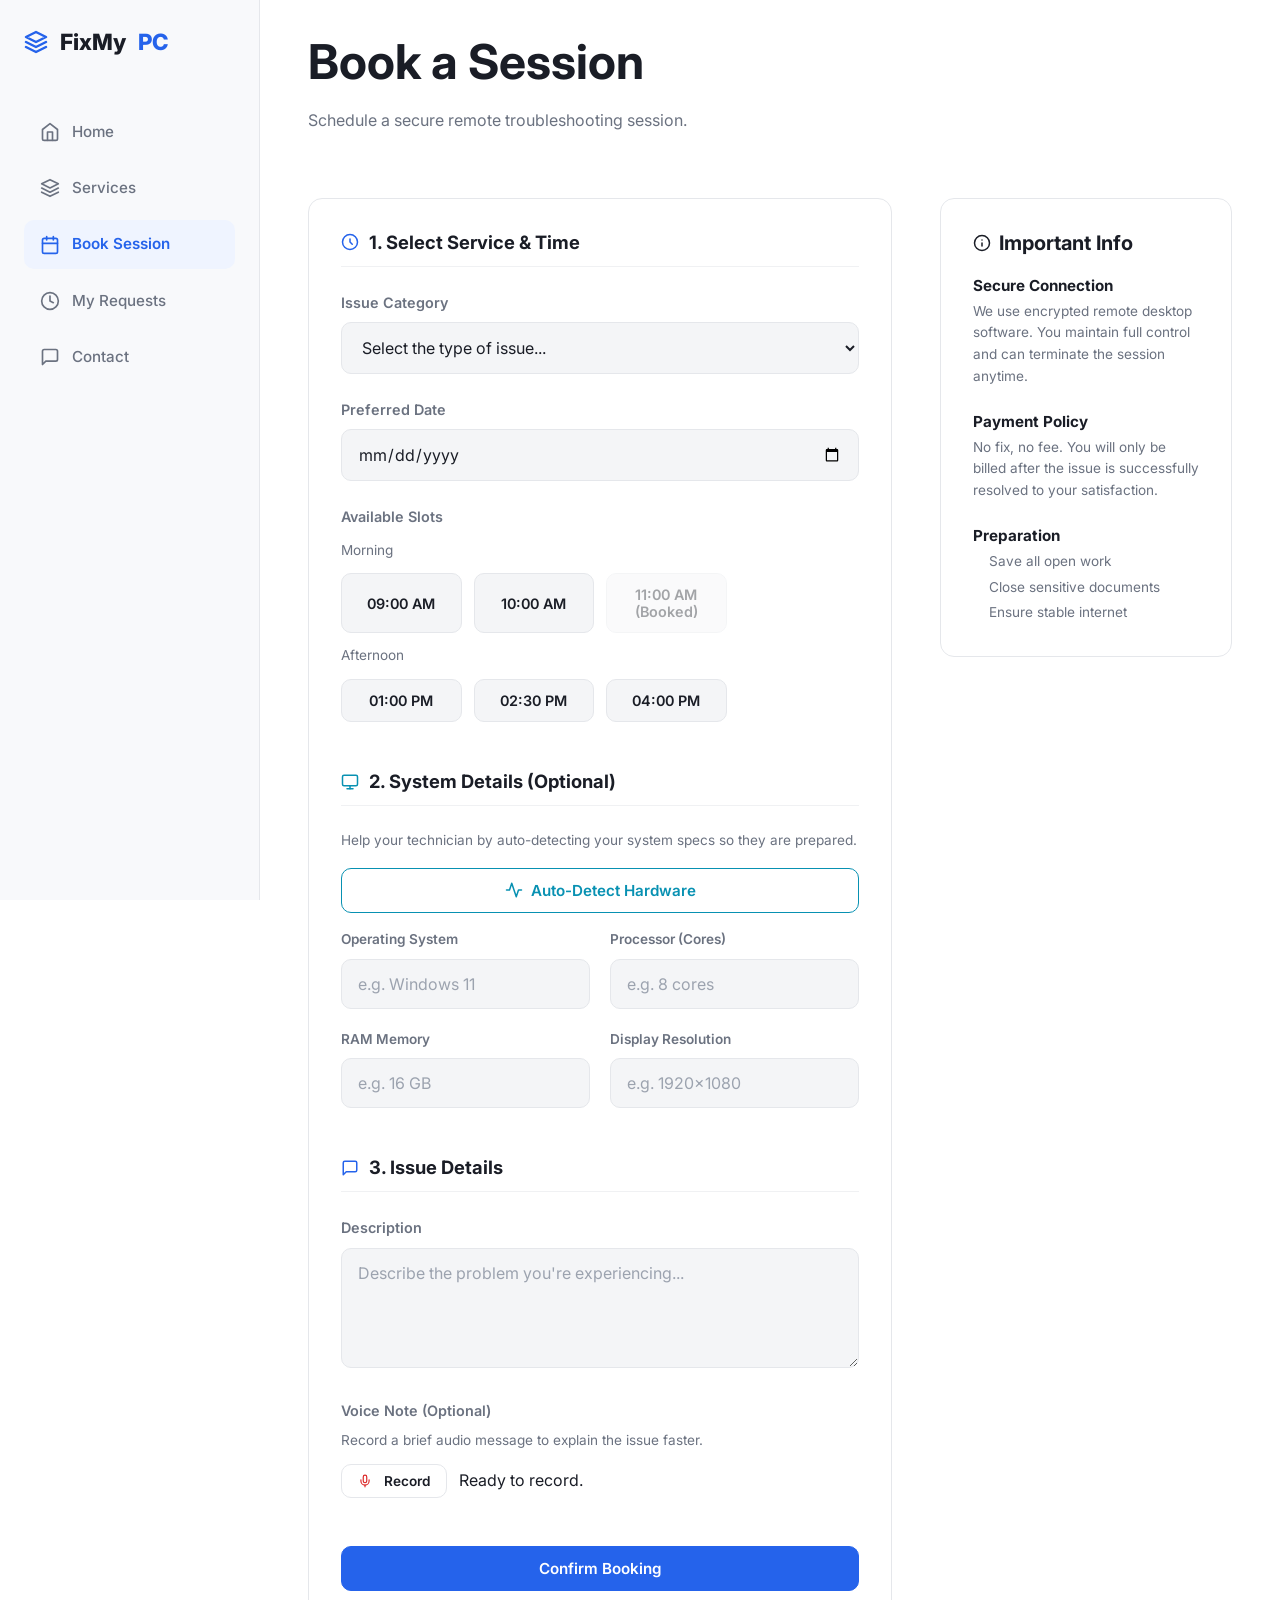
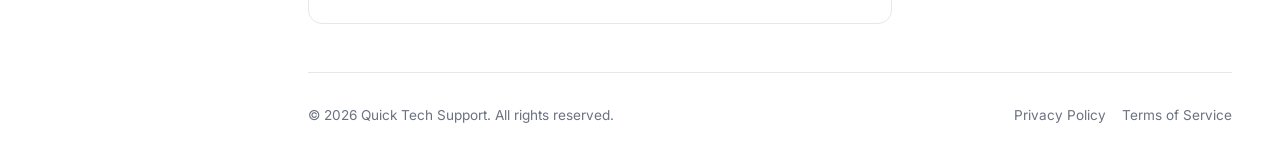
==== booking.html @ c55d923c "feat: implement initial 'FixMyPC' remote tech support web application with core frontend files and d" ====
<!DOCTYPE html>
<html lang="en">
<head>
  <meta charset="UTF-8">
  <meta name="viewport" content="width=device-width, initial-scale=1.0">
  <title>Book a Session | FixMyPC Remote Support</title>
  <meta name="description" content="Schedule a remote tech support session. Select a time slot, describe your issue, and securely connect with a technician.">
  
  <!-- Google Fonts: Inter -->
  <link rel="preconnect" href="https://fonts.googleapis.com">
  <link rel="preconnect" href="https://fonts.gstatic.com" crossorigin>
  <link href="https://fonts.googleapis.com/css2?family=Inter:wght@400;500;600;700;800&display=swap" rel="stylesheet">
  
  <!-- CSS Styles -->
  <link rel="stylesheet" href="css/variables.css">
  <link rel="stylesheet" href="css/base.css">
  <link rel="stylesheet" href="css/layout.css">
  <link rel="stylesheet" href="css/components.css">
  <link rel="stylesheet" href="css/utilities.css">
</head>
<body>

  <!-- Sidebar Navigation -->
  <aside class="sidebar">
    <div class="sidebar-logo">
      <svg width="24" height="24" viewBox="0 0 24 24" fill="none" stroke="var(--color-primary)" stroke-width="2.5" stroke-linecap="round" stroke-linejoin="round">
        <path d="M12 2L2 7l10 5 10-5-10-5zM2 17l10 5 10-5M2 12l10 5 10-5"/>
      </svg>
      FixMy<span>PC</span>
    </div>
    
    <nav class="nav-menu">
      <a href="index.html" class="nav-item">
        <svg width="20" height="20" viewBox="0 0 24 24" fill="none" stroke="currentColor" stroke-width="2" stroke-linecap="round" stroke-linejoin="round"><path d="M3 9l9-7 9 7v11a2 2 0 0 1-2 2H5a2 2 0 0 1-2-2z"></path><polyline points="9 22 9 12 15 12 15 22"></polyline></svg>
        Home
      </a>
      <a href="services.html" class="nav-item">
        <svg width="20" height="20" viewBox="0 0 24 24" fill="none" stroke="currentColor" stroke-width="2" stroke-linecap="round" stroke-linejoin="round"><polygon points="12 2 2 7 12 12 22 7 12 2"></polygon><polyline points="2 17 12 22 22 17"></polyline><polyline points="2 12 12 17 22 12"></polyline></svg>
        Services
      </a>
      <a href="booking.html" class="nav-item active">
        <svg width="20" height="20" viewBox="0 0 24 24" fill="none" stroke="currentColor" stroke-width="2" stroke-linecap="round" stroke-linejoin="round"><rect x="3" y="4" width="18" height="18" rx="2" ry="2"></rect><line x1="16" y1="2" x2="16" y2="6"></line><line x1="8" y1="2" x2="8" y2="6"></line><line x1="3" y1="10" x2="21" y2="10"></line></svg>
        Book Session
      </a>
      <a href="queue.html" class="nav-item">
        <svg width="20" height="20" viewBox="0 0 24 24" fill="none" stroke="currentColor" stroke-width="2" stroke-linecap="round" stroke-linejoin="round"><circle cx="12" cy="12" r="10"></circle><polyline points="12 6 12 12 16 14"></polyline></svg>
        My Requests
      </a>
      <a href="contact.html" class="nav-item">
        <svg width="20" height="20" viewBox="0 0 24 24" fill="none" stroke="currentColor" stroke-width="2" stroke-linecap="round" stroke-linejoin="round"><path d="M21 15a2 2 0 0 1-2 2H7l-4 4V5a2 2 0 0 1 2-2h14a2 2 0 0 1 2 2z"></path></svg>
        Contact
      </a>
    </nav>
  </aside>

  <!-- Main Content -->
  <main class="main-content">
    
    <!-- Mobile Header -->
    <header class="page-header">
      <div class="header-title">
        <h1>Book a Session</h1>
        <p>Schedule a secure remote troubleshooting session.</p>
      </div>
      <div class="header-actions">
        <button class="mobile-nav-toggle" aria-label="Toggle Navigation">
          <svg width="24" height="24" viewBox="0 0 24 24" fill="none" stroke="currentColor" stroke-width="2" stroke-linecap="round" stroke-linejoin="round"><line x1="3" y1="12" x2="21" y2="12"></line><line x1="3" y1="6" x2="21" y2="6"></line><line x1="3" y1="18" x2="21" y2="18"></line></svg>
        </button>
      </div>
    </header>

    <div class="booking-layout mb-48">
      
      <!-- Booking Form -->
      <div class="form-panel">
        <form id="bookingForm">
          
          <h3 class="section-title">
            <svg width="18" height="18" viewBox="0 0 24 24" fill="none" stroke="var(--color-primary)" stroke-width="2" stroke-linecap="round" stroke-linejoin="round"><circle cx="12" cy="12" r="10"></circle><path d="M12 8v4l3 3"></path></svg>
            1. Select Service & Time
          </h3>
          
          <div class="form-group mt-24">
            <label class="form-label" for="issueCategory">Issue Category</label>
            <select id="issueCategory" class="form-control" required>
              <option value="" disabled selected>Select the type of issue...</option>
              <option value="software">Software Optimization or Errors</option>
              <option value="hardware">Hardware Diagnostics</option>
              <option value="network">Network & Wi-Fi Setup</option>
              <option value="virus">Virus & Malware Removal</option>
              <option value="other">Other / Unsure</option>
            </select>
          </div>

          <div class="form-group">
            <label class="form-label" for="bookingDate">Preferred Date</label>
            <input type="date" id="bookingDate" class="form-control" required>
          </div>

          <div class="form-group">
            <label class="form-label">Available Slots</label>
            <input type="hidden" id="selectedTime" required>
            
            <p class="text-sm text-muted mt-12 mb-4">Morning</p>
            <div class="slot-grid">
              <button type="button" class="time-slot" data-time="09:00 AM">09:00 AM</button>
              <button type="button" class="time-slot" data-time="10:00 AM">10:00 AM</button>
              <button type="button" class="time-slot disabled" disabled>11:00 AM (Booked)</button>
            </div>
            
            <p class="text-sm text-muted mt-12 mb-4">Afternoon</p>
            <div class="slot-grid">
              <button type="button" class="time-slot" data-time="01:00 PM">01:00 PM</button>
              <button type="button" class="time-slot" data-time="02:30 PM">02:30 PM</button>
              <button type="button" class="time-slot" data-time="04:00 PM">04:00 PM</button>
            </div>
          </div>

          <h3 class="section-title mt-48">
            <svg width="18" height="18" viewBox="0 0 24 24" fill="none" stroke="var(--color-secondary)" stroke-width="2" stroke-linecap="round" stroke-linejoin="round"><rect x="2" y="3" width="20" height="14" rx="2" ry="2"></rect><line x1="8" y1="21" x2="16" y2="21"></line><line x1="12" y1="17" x2="12" y2="21"></line></svg>
            2. System Details (Optional)
          </h3>
          <p class="text-sm mb-16">Help your technician by auto-detecting your system specs so they are prepared.</p>
          
          <button type="button" id="autoDetectBtn" class="btn btn-outline mb-16 btn-detect w-full">
            <svg width="18" height="18" viewBox="0 0 24 24" fill="none" stroke="currentColor" stroke-width="2" stroke-linecap="round" stroke-linejoin="round"><polyline points="22 12 18 12 15 21 9 3 6 12 2 12"></polyline></svg>
            Auto-Detect Hardware
          </button>
          
          <div class="hw-grid mb-24">
            <div>
              <label class="form-label text-sm">Operating System</label>
              <input type="text" id="sysOs" class="form-control" placeholder="e.g. Windows 11" readonly>
            </div>
            <div>
              <label class="form-label text-sm">Processor (Cores)</label>
              <input type="text" id="sysCpu" class="form-control" placeholder="e.g. 8 cores" readonly>
            </div>
            <div>
              <label class="form-label text-sm">RAM Memory</label>
              <input type="text" id="sysRam" class="form-control" placeholder="e.g. 16 GB" readonly>
            </div>
            <div>
              <label class="form-label text-sm">Display Resolution</label>
              <input type="text" id="sysDisplay" class="form-control" placeholder="e.g. 1920x1080" readonly>
            </div>
          </div>

          <h3 class="section-title mt-48">
            <svg width="18" height="18" viewBox="0 0 24 24" fill="none" stroke="var(--color-primary)" stroke-width="2" stroke-linecap="round" stroke-linejoin="round"><path d="M21 15a2 2 0 0 1-2 2H7l-4 4V5a2 2 0 0 1 2-2h14a2 2 0 0 1 2 2z"></path></svg>
            3. Issue Details
          </h3>
          
          <div class="form-group mt-24">
            <label class="form-label" for="issueDesc">Description</label>
            <textarea id="issueDesc" class="form-control" placeholder="Describe the problem you're experiencing..." required></textarea>
          </div>

          <div class="form-group">
            <label class="form-label">Voice Note (Optional)</label>
            <p class="text-sm text-muted mb-8">Record a brief audio message to explain the issue faster.</p>
            
            <div class="audio-controls">
              <button type="button" id="recordBtn" class="btn btn-outline btn-sm">
                <svg width="14" height="14" viewBox="0 0 24 24" fill="none" stroke="var(--color-status-red)" stroke-width="2" stroke-linecap="round" stroke-linejoin="round" class="btn-icon-svg"><path d="M12 2a3 3 0 0 0-3 3v7a3 3 0 0 0 6 0V5a3 3 0 0 0-3-3Z"></path><path d="M19 10v2a7 7 0 0 1-14 0v-2"></path><line x1="12" y1="19" x2="12" y2="22"></line></svg>
                Record
              </button>
              
              <button type="button" id="stopBtn" class="btn btn-outline btn-sm btn-stop hidden-override">
                <svg width="14" height="14" viewBox="0 0 24 24" fill="var(--color-status-red)" stroke="var(--color-status-red)" stroke-width="2" stroke-linecap="round" stroke-linejoin="round" class="btn-icon-svg"><rect x="6" y="6" width="12" height="12"></rect></svg>
                Stop
              </button>
              
              <button type="button" id="playBtn" class="btn btn-outline btn-sm hidden-override">
                <svg width="14" height="14" viewBox="0 0 24 24" fill="none" stroke="var(--color-status-green)" stroke-width="2" stroke-linecap="round" stroke-linejoin="round" class="btn-icon-svg"><polygon points="5 3 19 12 5 21 5 3"></polygon></svg>
                Play
              </button>
              
              <button type="button" id="deleteBtn" class="btn btn-icon btn-del hidden-override" title="Delete Audio">
                <svg width="16" height="16" viewBox="0 0 24 24" fill="none" stroke="currentColor" stroke-width="2" stroke-linecap="round" stroke-linejoin="round"><polyline points="3 6 5 6 21 6"></polyline><path d="M19 6v14a2 2 0 0 1-2 2H7a2 2 0 0 1-2-2V6m3 0V4a2 2 0 0 1 2-2h4a2 2 0 0 1 2 2v2"></path></svg>
              </button>
              
              <span id="audioStatus" class="audio-status">Ready to record.</span>
            </div>
          </div>

          <button type="submit" class="btn btn-primary w-full mt-24">Confirm Booking</button>
          
        </form>
      </div>

      <!-- Side Info -->
      <div class="info-panel">
        <h4 class="sidebar-heading">
          <svg width="18" height="18" viewBox="0 0 24 24" fill="none" stroke="currentColor" stroke-width="2" stroke-linecap="round" stroke-linejoin="round"><circle cx="12" cy="12" r="10"></circle><line x1="12" y1="16" x2="12" y2="12"></line><line x1="12" y1="8" x2="12.01" y2="8"></line></svg>
          Important Info
        </h4>
        
        <div class="mb-24">
          <h5 class="policy-heading">Secure Connection</h5>
          <p class="policy-text">We use encrypted remote desktop software. You maintain full control and can terminate the session anytime.</p>
        </div>
        
        <div class="mb-24">
          <h5 class="policy-heading">Payment Policy</h5>
          <p class="policy-text">No fix, no fee. You will only be billed after the issue is successfully resolved to your satisfaction.</p>
        </div>
        
        <div>
          <h5 class="policy-heading">Preparation</h5>
          <ul class="policy-list">
            <li class="mb-4">Save all open work</li>
            <li class="mb-4">Close sensitive documents</li>
            <li>Ensure stable internet</li>
          </ul>
        </div>
      </div>
      
    </div>

    <!-- Footer -->
    <footer class="main-footer">
      <div>&copy; 2026 Quick Tech Support. All rights reserved.</div>
      <div class="footer-links">
        <a href="#">Privacy Policy</a>
        <a href="#">Terms of Service</a>
      </div>
    </footer>

  </main>

  <!-- Success Modal -->
  <div class="modal-overlay" id="successModal">
    <div class="modal-content text-center">
      <div class="success-icon">
        <svg width="32" height="32" viewBox="0 0 24 24" fill="none" stroke="currentColor" stroke-width="3" stroke-linecap="round" stroke-linejoin="round"><polyline points="20 6 9 17 4 12"></polyline></svg>
      </div>
      <h2 class="mb-8">Booking Confirmed!</h2>
      <p class="mb-24">Your remote tech support session has been scheduled successfully.</p>
      
      <div class="ticket-box">
        <span class="ticket-label">Ticket ID</span>
        <strong class="ticket-val" id="ticketIdDisplay">TKT-XXXX</strong>
      </div>
      
      <button id="closeModal" class="btn btn-primary w-full">Track Queue Status</button>
    </div>
  </div>

  <script src="js/main.js"></script>
  <script src="js/booking.js"></script>
</body>
</html>
---- css/variables.css ----
/* ===== DESIGN SYSTEM VARIABLES ===== */

:root {
  /* ---- Colors ---- */
  --color-bg-base: #ffffff;
  --color-bg-sidebar: #f8f9fb;
  --color-bg-card: #ffffff;
  --color-bg-input: #f4f5f7;

  --color-text-main: #1a1d26;
  --color-text-muted: #6b7280;

  --color-primary: #2563eb;
  --color-primary-light: #eff4ff;
  --color-primary-dark: #1d4ed8;

  --color-secondary: #0891b2;

  /* Status Colors */
  --color-status-green: #16a34a;
  --color-status-green-bg: #f0fdf4;
  --color-status-yellow: #ca8a04;
  --color-status-yellow-bg: #fefce8;
  --color-status-red: #dc2626;
  --color-status-red-bg: #fef2f2;

  /* Borders */
  --color-border: #e5e7eb;
  --color-border-light: #f0f1f3;

  /* ---- Spacing ---- */
  --space-4: 0.25rem;
  --space-8: 0.5rem;
  --space-12: 0.75rem;
  --space-16: 1rem;
  --space-24: 1.5rem;
  --space-32: 2rem;
  --space-48: 3rem;
  --space-64: 4rem;

  /* ---- Border Radius ---- */
  --radius-sm: 6px;
  --radius-md: 10px;
  --radius-lg: 14px;
  --radius-xl: 20px;
  --radius-full: 9999px;

  /* ---- Shadows ---- */
  --shadow-sm: 0 1px 2px rgba(0, 0, 0, 0.05);
  --shadow-md: 0 4px 12px rgba(0, 0, 0, 0.08);
  --shadow-lg: 0 10px 30px rgba(0, 0, 0, 0.1);

  /* ---- Transitions ---- */
  --transition-fast: 0.15s ease;
  --transition-normal: 0.25s ease;

  /* ---- Layout ---- */
  --sidebar-width: 260px;
}
---- css/base.css ----
/* ===== RESET & BASE STYLES ===== */

/* Remove default margins, paddings, and use border-box sizing */
* {
  margin: 0;
  padding: 0;
  box-sizing: border-box;
}

/* Main body layout: sidebar on the left, content on the right */
body {
  font-family:
    "Inter",
    -apple-system,
    BlinkMacSystemFont,
    "Segoe UI",
    Roboto,
    sans-serif;
  background-color: var(--color-bg-base);
  color: var(--color-text-main);
  line-height: 1.6;
  overflow-x: hidden;
  display: flex;
  min-height: 100vh;
}

/* Remove underlines from links */
a {
  text-decoration: none;
  color: inherit;
  transition: color var(--transition-fast);
}

/* Remove bullet points from lists */
ul {
  list-style: none;
}

/* Reset buttons to look plain by default */
button {
  font-family: inherit;
  cursor: pointer;
  border: none;
  background: none;
  outline: none;
}

/* Make images responsive */
img {
  max-width: 100%;
  height: auto;
  display: block;
}

/* ===== TYPOGRAPHY ===== */

h1, h2, h3, h4, h5, h6 {
  font-weight: 700;
  line-height: 1.25;
  margin-bottom: var(--space-16);
  color: var(--color-text-main);
}

h1 {
  font-size: clamp(2rem, 5vw, 3rem);
}

h2 {
  font-size: clamp(1.5rem, 4vw, 2.25rem);
}

h3 {
  font-size: 1.5rem;
}

h4 {
  font-size: 1.25rem;
}

/* Paragraphs are slightly muted for readability */
p {
  margin-bottom: var(--space-16);
  color: var(--color-text-muted);
}
---- css/layout.css ----
/* ===== LAYOUT: SIDEBAR & MAIN CONTENT ===== */

/* ---- Sidebar (Left Navigation) ---- */
.sidebar {
  width: var(--sidebar-width);
  background-color: var(--color-bg-sidebar);
  height: 100vh;
  position: fixed;
  top: 0;
  left: 0;
  display: flex;
  flex-direction: column;
  padding: var(--space-24);
  z-index: 50;
  transition: transform var(--transition-normal);
  border-right: 1px solid var(--color-border);
}

/* Logo in the sidebar */
.sidebar-logo {
  font-size: 1.4rem;
  font-weight: 800;
  color: var(--color-text-main);
  display: flex;
  align-items: center;
  gap: var(--space-12);
  margin-bottom: var(--space-48);
}

.sidebar-logo span {
  color: var(--color-primary);
}

/* Navigation link list */
.nav-menu {
  display: flex;
  flex-direction: column;
  gap: var(--space-8);
  flex: 1;
}

/* Each navigation link */
.nav-item {
  display: flex;
  align-items: center;
  gap: var(--space-12);
  padding: var(--space-12) var(--space-16);
  border-radius: var(--radius-md);
  color: var(--color-text-muted);
  font-weight: 500;
  font-size: 0.95rem;
  transition: all var(--transition-fast);
}

/* Hover: darken text and add a light background */
.nav-item:hover {
  color: var(--color-text-main);
  background-color: var(--color-border-light);
}

/* Active page: blue background tint and blue text */
.nav-item.active {
  color: var(--color-primary);
  background-color: var(--color-primary-light);
  font-weight: 600;
}

/* ---- Main Content Area ---- */
.main-content {
  flex: 1;
  margin-left: var(--sidebar-width);
  padding: var(--space-32) var(--space-48);
  min-height: 100vh;
  display: flex;
  flex-direction: column;
  background-color: var(--color-bg-base);
}

/* Page header row (title + mobile menu button) */
.page-header {
  margin-bottom: var(--space-48);
  display: flex;
  justify-content: space-between;
  align-items: center;
}

.header-actions {
  display: flex;
  align-items: center;
  gap: var(--space-16);
}

/* Hamburger button — hidden on desktop, shown on mobile */
.mobile-nav-toggle {
  display: none;
  font-size: 1.5rem;
  color: var(--color-text-main);
  padding: var(--space-12);
  border-radius: var(--radius-sm);
}

/* ---- Footer ---- */
.main-footer {
  margin-top: auto;
  padding-top: var(--space-32);
  display: flex;
  justify-content: space-between;
  align-items: center;
  flex-wrap: wrap;
  gap: 1rem;
  color: var(--color-text-muted);
  font-size: 0.85rem;
  border-top: 1px solid var(--color-border);
}

.footer-links {
  display: flex;
  gap: 1rem;
}

.footer-links a {
  color: var(--color-text-muted);
  transition: color var(--transition-fast);
}

.footer-links a:hover {
  color: var(--color-primary);
}

/* ===== RESPONSIVE (Mobile) ===== */
@media (max-width: 768px) {
  :root {
    --sidebar-width: 0px;
  }

  /* Sidebar slides off-screen on mobile */
  .sidebar {
    transform: translateX(-100%);
    width: 260px;
    box-shadow: var(--shadow-lg);
  }

  /* When the "open" class is added, slide it in */
  .sidebar.open {
    transform: translateX(0);
  }

  .main-content {
    margin-left: 0;
    padding: var(--space-24) var(--space-16);
  }

  .page-header {
    flex-direction: row-reverse;
  }

  /* Show the hamburger button on mobile */
  .mobile-nav-toggle {
    display: block;
  }
}
---- css/components.css ----
/* ===== COMPONENTS ===== */

/* ============================================
   BUTTONS
   ============================================ */

/* Base button style — used on all buttons */
.btn {
  display: inline-flex;
  align-items: center;
  justify-content: center;
  gap: var(--space-8);
  padding: var(--space-12) var(--space-24);
  border-radius: var(--radius-md);
  font-weight: 600;
  font-size: 0.95rem;
  color: var(--color-text-main);
  background-color: var(--color-bg-base);
  border: 1px solid var(--color-border);
  transition: all var(--transition-fast);
}

.btn:hover {
  border-color: var(--color-primary);
  color: var(--color-primary);
  background-color: var(--color-primary-light);
}

/* Primary button — solid blue */
.btn-primary {
  background-color: var(--color-primary);
  color: #ffffff;
  border-color: var(--color-primary);
}

.btn-primary:hover {
  background-color: var(--color-primary-dark);
  border-color: var(--color-primary-dark);
  color: #ffffff;
}

/* Outline button — just a border */
.btn-outline {
  background-color: transparent;
  border: 1px solid var(--color-border);
  color: var(--color-text-main);
}

.btn-outline:hover {
  border-color: var(--color-primary);
  color: var(--color-primary);
  background-color: var(--color-primary-light);
}

/* Small button */
.btn-sm {
  padding: 8px 16px;
  font-size: 0.85rem;
}

/* Icon-only button (square) */
.btn-icon {
  width: 40px;
  height: 40px;
  padding: 0;
  border-radius: var(--radius-md);
  display: flex;
  align-items: center;
  justify-content: center;
  color: var(--color-text-main);
  border: 1px solid var(--color-border);
}

.btn-icon:hover {
  border-color: var(--color-primary);
  color: var(--color-primary);
}

.btn-icon-svg {
  margin-right: 4px;
}

/* Special button colors */
.btn-detect {
  color: var(--color-secondary);
  border-color: var(--color-secondary);
}

.btn-detect:hover {
  background-color: #f0fdfa;
  color: var(--color-secondary);
  border-color: var(--color-secondary);
}

.btn-stop {
  color: var(--color-status-red);
}

.btn-del {
  width: 34px;
  height: 34px;
  color: var(--color-status-red);
  border-radius: 50%;
  border-color: var(--color-status-red);
}

.btn-del:hover {
  background-color: var(--color-status-red-bg);
  color: var(--color-status-red);
  border-color: var(--color-status-red);
}


/* ============================================
   FORMS
   ============================================ */

.form-group {
  margin-bottom: var(--space-24);
}

/* Label above each input */
.form-label {
  display: block;
  font-weight: 600;
  margin-bottom: var(--space-8);
  color: var(--color-text-muted);
  font-size: 0.9rem;
}

/* Text inputs, selects, and textareas */
.form-control {
  width: 100%;
  padding: 14px 16px;
  background-color: var(--color-bg-input);
  border: 1px solid var(--color-border);
  border-radius: var(--radius-md);
  color: var(--color-text-main);
  font-family: inherit;
  font-size: 1rem;
  transition: border-color var(--transition-fast);
}

/* Blue border when the input is focused */
.form-control:focus {
  outline: none;
  border-color: var(--color-primary);
  box-shadow: 0 0 0 3px rgba(37, 99, 235, 0.1);
}

.form-control::placeholder {
  color: #9ca3af;
}

textarea.form-control {
  resize: vertical;
  min-height: 120px;
}


/* ============================================
   HOME PAGE — Hero Section
   ============================================ */

.hero {
  padding: var(--space-48) 0 var(--space-32);
}

.hero-eyebrow {
  font-size: 0.85rem;
  font-weight: 700;
  text-transform: uppercase;
  letter-spacing: 1.5px;
  color: var(--color-primary);
  margin-bottom: var(--space-12);
}

.hero-heading {
  font-size: clamp(2rem, 4.5vw, 3.2rem);
  font-weight: 800;
  line-height: 1.15;
  letter-spacing: -0.03em;
  margin-bottom: var(--space-16);
  color: var(--color-text-main);
}

.hero-description {
  font-size: 1.1rem;
  line-height: 1.7;
  color: var(--color-text-muted);
  max-width: 560px;
  margin-bottom: var(--space-32);
}

.hero-actions {
  display: flex;
  gap: var(--space-12);
  flex-wrap: wrap;
}

.btn-lg {
  padding: 14px 28px;
  font-size: 1rem;
}

/* Stats row */
.hero-stats {
  display: flex;
  gap: var(--space-32);
  margin-top: var(--space-48);
  padding-top: var(--space-32);
  border-top: 1px solid var(--color-border);
  flex-wrap: wrap;
}

.stat-item {
  display: flex;
  flex-direction: column;
}

.stat-number {
  font-size: 1.6rem;
  font-weight: 800;
  color: var(--color-text-main);
  line-height: 1.2;
}

.stat-label {
  font-size: 0.8rem;
  color: var(--color-text-muted);
  font-weight: 500;
  margin-top: 2px;
}


/* ============================================
   HOME PAGE — Service Cards Grid
   ============================================ */

.section-header {
  max-width: 500px;
}

.section-heading {
  font-size: 1.5rem;
  font-weight: 800;
  margin-bottom: var(--space-8);
}

.home-services-grid {
  display: grid;
  grid-template-columns: repeat(3, 1fr);
  gap: var(--space-24);
}

@media (max-width: 1024px) { .home-services-grid { grid-template-columns: repeat(2, 1fr); } }
@media (max-width: 600px) { .home-services-grid { grid-template-columns: 1fr; } }

.home-service-card {
  display: flex;
  flex-direction: column;
  padding: var(--space-24);
  border-radius: var(--radius-lg);
  border: 1px solid var(--color-border);
  background-color: var(--color-bg-card);
  text-decoration: none;
  transition: all var(--transition-normal);
}

.home-service-card:hover {
  border-color: transparent;
  box-shadow: var(--shadow-lg);
  transform: translateY(-3px);
}

.home-service-icon {
  width: 44px;
  height: 44px;
  border-radius: var(--radius-md);
  display: flex;
  align-items: center;
  justify-content: center;
  margin-bottom: var(--space-16);
}

/* Icon color variations */
.icon-blue { background-color: #eff4ff; color: #2563eb; }
.icon-amber { background-color: #fffbeb; color: #d97706; }
.icon-red { background-color: #fef2f2; color: #dc2626; }
.icon-purple { background-color: #f5f3ff; color: #7c3aed; }
.icon-teal { background-color: #f0fdfa; color: #0d9488; }
.icon-indigo { background-color: #eef2ff; color: #4f46e5; }

.home-service-title {
  font-size: 1.05rem;
  font-weight: 700;
  margin-bottom: var(--space-8);
  color: var(--color-text-main);
}

.home-service-desc {
  font-size: 0.9rem;
  color: var(--color-text-muted);
  margin-bottom: var(--space-16);
  flex: 1;
  line-height: 1.5;
}

.home-service-link {
  font-size: 0.85rem;
  font-weight: 600;
  color: var(--color-primary);
  transition: color var(--transition-fast);
}

.home-service-card:hover .home-service-link {
  color: var(--color-primary-dark);
}


/* ============================================
   HOME PAGE — How It Works Steps
   ============================================ */

.steps-row {
  display: flex;
  align-items: flex-start;
  gap: var(--space-16);
}

@media (max-width: 768px) {
  .steps-row {
    flex-direction: column;
  }
  .step-divider {
    display: none;
  }
}

.step-card {
  flex: 1;
  padding: var(--space-24);
  border-radius: var(--radius-lg);
  background-color: var(--color-bg-sidebar);
  border: 1px solid var(--color-border-light);
}

.step-card h4 {
  font-size: 1rem;
  margin-bottom: var(--space-8);
}

.step-card p {
  font-size: 0.9rem;
  margin-bottom: 0;
  line-height: 1.5;
}

.step-number {
  width: 32px;
  height: 32px;
  border-radius: 50%;
  background-color: var(--color-primary);
  color: #ffffff;
  font-size: 0.85rem;
  font-weight: 700;
  display: flex;
  align-items: center;
  justify-content: center;
  margin-bottom: var(--space-16);
}

.step-divider {
  width: 40px;
  height: 2px;
  background-color: var(--color-border);
  margin-top: 40px;
  flex-shrink: 0;
}


/* ============================================
   SERVICE CARDS (Services Page)
   ============================================ */

.card-grid {
  display: grid;
  grid-template-columns: repeat(auto-fill, minmax(300px, 1fr));
  gap: var(--space-24);
}

@media (max-width: 1024px) {
  .card-grid { grid-template-columns: repeat(auto-fill, minmax(280px, 1fr)); }
}

.service-card {
  background-color: var(--color-bg-card);
  border-radius: var(--radius-lg);
  padding: var(--space-32);
  display: flex;
  flex-direction: column;
  height: 100%;
  border: 1px solid var(--color-border);
  transition: all var(--transition-normal);
}

.service-card:hover {
  transform: translateY(-4px);
  box-shadow: var(--shadow-lg);
  border-color: transparent;
}

/* Icon container in each service card */
.card-icon-wrap {
  width: 56px;
  height: 56px;
  border-radius: var(--radius-md);
  display: flex;
  align-items: center;
  justify-content: center;
  font-size: 1.8rem;
  margin-bottom: var(--space-24);
  background-color: var(--color-primary-light);
  color: var(--color-primary);
}

.service-card h3 {
  margin-bottom: var(--space-12);
  font-size: 1.2rem;
}

.service-card p {
  flex: 1;
  font-size: 0.95rem;
}

/* Tags/badges (e.g. "Windows", "macOS") */
.badge-container {
  display: flex;
  flex-wrap: wrap;
  gap: var(--space-8);
  margin-top: var(--space-16);
}

.badge {
  display: inline-flex;
  align-items: center;
  font-size: 0.75rem;
  font-weight: 600;
  padding: 4px 12px;
  border-radius: var(--radius-full);
  text-transform: uppercase;
  letter-spacing: 0.5px;
  background-color: var(--color-bg-input);
  color: var(--color-text-muted);
  border: 1px solid var(--color-border-light);
}

.badge-os {
  color: var(--color-text-main);
}

/* Filter pills (category filter buttons) */
.filter-container {
  display: flex;
  gap: 12px;
  margin-bottom: var(--space-48);
  overflow-x: auto;
  padding: 4px;
  scrollbar-width: none;
}

.filter-container::-webkit-scrollbar {
  display: none;
}

.filter-btn {
  padding: 8px 20px;
  border-radius: var(--radius-full);
  font-size: 0.9rem;
  font-weight: 500;
  color: var(--color-text-muted);
  background-color: var(--color-bg-input);
  border: 1px solid var(--color-border);
  transition: all var(--transition-fast);
  white-space: nowrap;
}

.filter-btn:hover {
  color: var(--color-text-main);
  border-color: var(--color-text-muted);
}

.filter-btn.active {
  background-color: var(--color-primary);
  color: #ffffff;
  border-color: var(--color-primary);
}

/* Price and book button row at the bottom of service cards */
.service-card-meta {
  display: flex;
  justify-content: space-between;
  align-items: flex-end;
  margin-top: var(--space-24);
  padding-top: var(--space-24);
  border-top: 1px solid var(--color-border-light);
}

.price-tag {
  font-size: 1.4rem;
  font-weight: 800;
  color: var(--color-text-main);
}

.price-tag span {
  font-size: 0.85rem;
  color: var(--color-text-muted);
  font-weight: 500;
}


/* ============================================
   CONTACT & PANELS
   ============================================ */

.contact-layout {
  display: grid;
  grid-template-columns: 1fr 2fr;
  gap: var(--space-48);
}

@media (max-width: 1024px) {
  .contact-layout { grid-template-columns: 1fr; }
}

.info-cards {
  display: flex;
  flex-direction: column;
  gap: var(--space-24);
}

/* Shared panel styles — cards, form panels, info panels */
.contact-card,
.form-panel,
.info-panel,
.lookup-card {
  background-color: var(--color-bg-card);
  border-radius: var(--radius-lg);
  padding: var(--space-32);
  border: 1px solid var(--color-border);
}

.contact-card {
  display: flex;
  align-items: flex-start;
  gap: 20px;
  transition: box-shadow var(--transition-normal);
}

.contact-card:hover {
  box-shadow: var(--shadow-md);
}

/* Icon circle in contact cards */
.contact-icon {
  width: 48px;
  height: 48px;
  border-radius: var(--radius-md);
  background-color: var(--color-primary-light);
  color: var(--color-primary);
  display: flex;
  align-items: center;
  justify-content: center;
  flex-shrink: 0;
}

.contact-card h4 {
  margin-bottom: 6px;
  font-size: 1.1rem;
}

.contact-card p,
.contact-card a {
  color: var(--color-text-muted);
  font-size: 0.95rem;
}

.contact-card a:hover {
  color: var(--color-primary);
}


/* ============================================
   BOOKING LAYOUT
   ============================================ */

.booking-layout {
  display: grid;
  grid-template-columns: 2fr 1fr;
  gap: var(--space-48);
  align-items: flex-start;
}

@media (max-width: 1024px) {
  .booking-layout { grid-template-columns: 1fr; }
}

.info-panel {
  position: sticky;
  top: 100px;
}

/* Time slot picker buttons */
.slot-grid {
  display: grid;
  grid-template-columns: repeat(auto-fill, minmax(110px, 1fr));
  gap: 12px;
  margin-top: 12px;
}

.time-slot {
  background-color: var(--color-bg-input);
  border-radius: var(--radius-md);
  padding: 12px 8px;
  text-align: center;
  font-size: 0.9rem;
  font-weight: 600;
  color: var(--color-text-main);
  border: 1px solid var(--color-border);
  transition: all var(--transition-fast);
}

.time-slot:hover {
  border-color: var(--color-primary);
  color: var(--color-primary);
  background-color: var(--color-primary-light);
}

/* Selected time slot — solid blue */
.time-slot.selected {
  background-color: var(--color-primary);
  color: #ffffff;
  border-color: var(--color-primary);
}

/* Disabled (already booked) time slot */
.time-slot.disabled {
  opacity: 0.4;
  pointer-events: none;
  background-color: var(--color-bg-input);
}

/* Section titles with an icon (e.g. "1. Select Service & Time") */
.section-title {
  font-size: 1.15rem;
  margin-bottom: var(--space-24);
  padding-bottom: 12px;
  display: flex;
  align-items: center;
  gap: 10px;
  color: var(--color-text-main);
  border-bottom: 1px solid var(--color-border-light);
}

/* Two-column grid for hardware fields */
.hw-grid {
  display: grid;
  grid-template-columns: 1fr 1fr;
  gap: 20px;
}

@media (max-width: 600px) {
  .hw-grid { grid-template-columns: 1fr; }
}

/* Audio recording controls */
.audio-controls {
  display: flex;
  align-items: center;
  gap: 12px;
  margin-top: 12px;
}


/* ============================================
   MODAL (Booking Confirmation Popup)
   ============================================ */

.modal-overlay {
  position: fixed;
  top: 0;
  left: 0;
  right: 0;
  bottom: 0;
  background-color: rgba(0, 0, 0, 0.4);
  backdrop-filter: blur(6px);
  display: flex;
  align-items: center;
  justify-content: center;
  z-index: 1000;
  opacity: 0;
  pointer-events: none;
  transition: opacity var(--transition-fast);
}

/* When modal is visible */
.modal-overlay.active {
  opacity: 1;
  pointer-events: auto;
}

.modal-content {
  background-color: var(--color-bg-card);
  border-radius: var(--radius-xl);
  padding: var(--space-48);
  width: 90%;
  max-width: 480px;
  transform: translateY(20px);
  transition: transform var(--transition-fast);
  box-shadow: var(--shadow-lg);
}

.modal-overlay.active .modal-content {
  transform: translateY(0);
}

/* Green checkmark circle */
.success-icon {
  width: 72px;
  height: 72px;
  border-radius: 50%;
  display: flex;
  align-items: center;
  justify-content: center;
  font-size: 32px;
  margin: 0 auto 28px;
  color: var(--color-status-green);
  background-color: var(--color-status-green-bg);
}

/* Ticket number box */
.ticket-box {
  border-radius: var(--radius-md);
  padding: 20px;
  margin-bottom: 28px;
  background-color: var(--color-bg-input);
  border: 1px solid var(--color-border);
  text-align: center;
}

.ticket-label {
  display: block;
  font-size: 0.85rem;
  color: var(--color-text-muted);
  margin-bottom: 6px;
}

.ticket-val {
  font-size: 1.5rem;
  letter-spacing: 2px;
  font-weight: 800;
  color: var(--color-text-main);
}


/* ============================================
   QUEUE STATUS (Queue Page)
   ============================================ */

.queue-container {
  max-width: 600px;
  margin: 0 auto;
}

/* Hidden by default, shown via JS */
.queue-display {
  display: none;
  background-color: var(--color-bg-card);
  border-radius: var(--radius-xl);
  padding: var(--space-48) var(--space-32);
  border: 1px solid var(--color-border);
}

/* Big circular ring showing queue position */
.status-ring {
  width: 200px;
  height: 200px;
  border-radius: 50%;
  margin: 0 auto 40px;
  display: flex;
  flex-direction: column;
  align-items: center;
  justify-content: center;
  transition: all 0.4s ease;
  border: 4px solid var(--color-status-yellow);
  background-color: var(--color-bg-input);
}

.status-ring span {
  font-size: 0.85rem;
  color: var(--color-text-muted);
  text-transform: uppercase;
  letter-spacing: 2px;
  font-weight: 600;
  margin-bottom: 4px;
}

.position-number {
  font-size: 4rem;
  font-weight: 800;
  line-height: 1;
  color: var(--color-text-main);
  font-variant-numeric: tabular-nums;
}

/* Wait time and status metrics */
.wait-metrics {
  display: grid;
  grid-template-columns: 1fr 1fr;
  gap: 20px;
  margin-bottom: 40px;
  border-radius: var(--radius-md);
  padding: 20px;
  background-color: var(--color-bg-input);
  border: 1px solid var(--color-border-light);
}

.metric-box {
  text-align: center;
}

.metric-label {
  font-size: 0.9rem;
  color: var(--color-text-muted);
  margin-bottom: 6px;
  font-weight: 600;
}

.metric-val {
  font-size: 1.3rem;
  font-weight: 700;
  color: var(--color-text-main);
}


/* ============================================
   TICKET LIST (Queue Page)
   ============================================ */

.ticket-list-empty {
  text-align: center;
  padding: var(--space-48) var(--space-24);
  color: var(--color-text-muted);
}

.ticket-list-empty p {
  margin-bottom: var(--space-16);
}

.ticket-list {
  display: flex;
  flex-direction: column;
  gap: var(--space-12);
}

.ticket-item {
  display: flex;
  align-items: center;
  justify-content: space-between;
  padding: var(--space-16) var(--space-24);
  border-radius: var(--radius-md);
  border: 1px solid var(--color-border);
  background-color: var(--color-bg-card);
  cursor: pointer;
  transition: all var(--transition-fast);
}

.ticket-item:hover {
  border-color: var(--color-primary);
  background-color: var(--color-primary-light);
}

.ticket-item-left {
  display: flex;
  flex-direction: column;
  gap: 2px;
}

.ticket-item-id {
  font-size: 1rem;
  font-weight: 700;
  color: var(--color-text-main);
  font-variant-numeric: tabular-nums;
}

.ticket-item-detail {
  font-size: 0.85rem;
  color: var(--color-text-muted);
}

.ticket-item-arrow {
  color: var(--color-text-muted);
  transition: color var(--transition-fast);
}

.ticket-item:hover .ticket-item-arrow {
  color: var(--color-primary);
}

/* Back button for queue view */
.back-link {
  display: inline-flex;
  align-items: center;
  gap: 6px;
  font-size: 0.9rem;
  font-weight: 600;
  color: var(--color-text-muted);
  margin-bottom: var(--space-24);
  cursor: pointer;
  transition: color var(--transition-fast);
  background: none;
  border: none;
  padding: 0;
}

.back-link:hover {
  color: var(--color-primary);
}

/* Session connected timer */
.session-timer {
  font-size: 2rem;
  font-weight: 800;
  font-variant-numeric: tabular-nums;
  color: var(--color-text-main);
}
---- css/utilities.css ----
/* ===== UTILITY CLASSES ===== */

/* ---- Page Headings ---- */
.page-title-section {
  margin-bottom: var(--space-24);
}

.page-main-heading {
  font-size: clamp(2rem, 5vw, 3rem);
  letter-spacing: -0.02em;
  margin-bottom: var(--space-8);
  font-weight: 800;
}

.page-sub-heading {
  font-size: 1.1rem;
  color: var(--color-text-muted);
}

/* ---- Text Helpers ---- */
.text-center { text-align: center; }
.text-sm { font-size: 0.85rem; }
.text-xs { font-size: 0.75rem; }
.text-muted { color: var(--color-text-muted); }
.text-primary { color: var(--color-primary); }
.text-secondary { color: var(--color-secondary); }
.font-500 { font-weight: 500; }

/* ---- Spacing: Margins ---- */
.mb-0 { margin-bottom: 0; }
.mb-4 { margin-bottom: 4px; }
.mb-8 { margin-bottom: var(--space-8); }
.mb-16 { margin-bottom: var(--space-16); }
.mb-24 { margin-bottom: var(--space-24); }
.mb-32 { margin-bottom: var(--space-32); }
.mb-48 { margin-bottom: var(--space-48); }
.mt-4 { margin-top: 4px; }
.mt-12 { margin-top: 12px; }
.mt-24 { margin-top: var(--space-24); }
.mt-48 { margin-top: var(--space-48); }

/* ---- Spacing: Padding ---- */
.p-16 { padding: var(--space-16); }

/* ---- Layout Helpers ---- */
.w-full { width: 100%; }
.flex { display: flex; }
.flex-1 { flex: 1; }
.justify-between { justify-content: space-between; }
.align-center { align-items: center; }
.gap-8 { gap: 8px; }
.gap-12 { gap: 12px; }
.gap-16 { gap: var(--space-16); }

/* ---- Visibility ---- */
.hidden-title { display: none; }
.hidden-override { display: none; }

/* ---- Specific Helpers ---- */
.chat-link {
  color: var(--color-primary);
  font-weight: 600;
  transition: color var(--transition-fast);
}

.chat-link:hover {
  color: var(--color-primary-dark);
}

.sidebar-heading {
  margin-bottom: 20px;
  display: flex;
  align-items: center;
  gap: 8px;
}

.policy-heading {
  margin-bottom: 6px;
  font-size: 0.95rem;
  color: var(--color-text-main);
}

.policy-text {
  font-size: 0.85rem;
  margin-bottom: 0;
}

.policy-list {
  font-size: 0.85rem;
  color: var(--color-text-muted);
  padding-left: 16px;
}

/* ---- Status Badges ---- */
.status {
  display: inline-flex;
  align-items: center;
  gap: 6px;
  padding: 4px 12px;
  border-radius: var(--radius-full);
  font-size: 0.85rem;
  font-weight: 600;
}

/* Colored dot before the status text */
.status::before {
  content: "";
  width: 8px;
  height: 8px;
  border-radius: 50%;
}

.status-green {
  color: var(--color-status-green);
  background-color: var(--color-status-green-bg);
}

.status-green::before {
  background-color: var(--color-status-green);
}

.status-yellow {
  color: var(--color-status-yellow);
  background-color: var(--color-status-yellow-bg);
}

.status-yellow::before {
  background-color: var(--color-status-yellow);
}

.status-red {
  color: var(--color-status-red);
  background-color: var(--color-status-red-bg);
}

.status-red::before {
  background-color: var(--color-status-red);
}

/* ---- Pulse Animation (used by queue connect button) ---- */
@keyframes pulse {
  0% { box-shadow: 0 0 0 0 rgba(22, 163, 74, 0.4); }
  70% { box-shadow: 0 0 0 12px rgba(22, 163, 74, 0); }
  100% { box-shadow: 0 0 0 0 rgba(22, 163, 74, 0); }
}
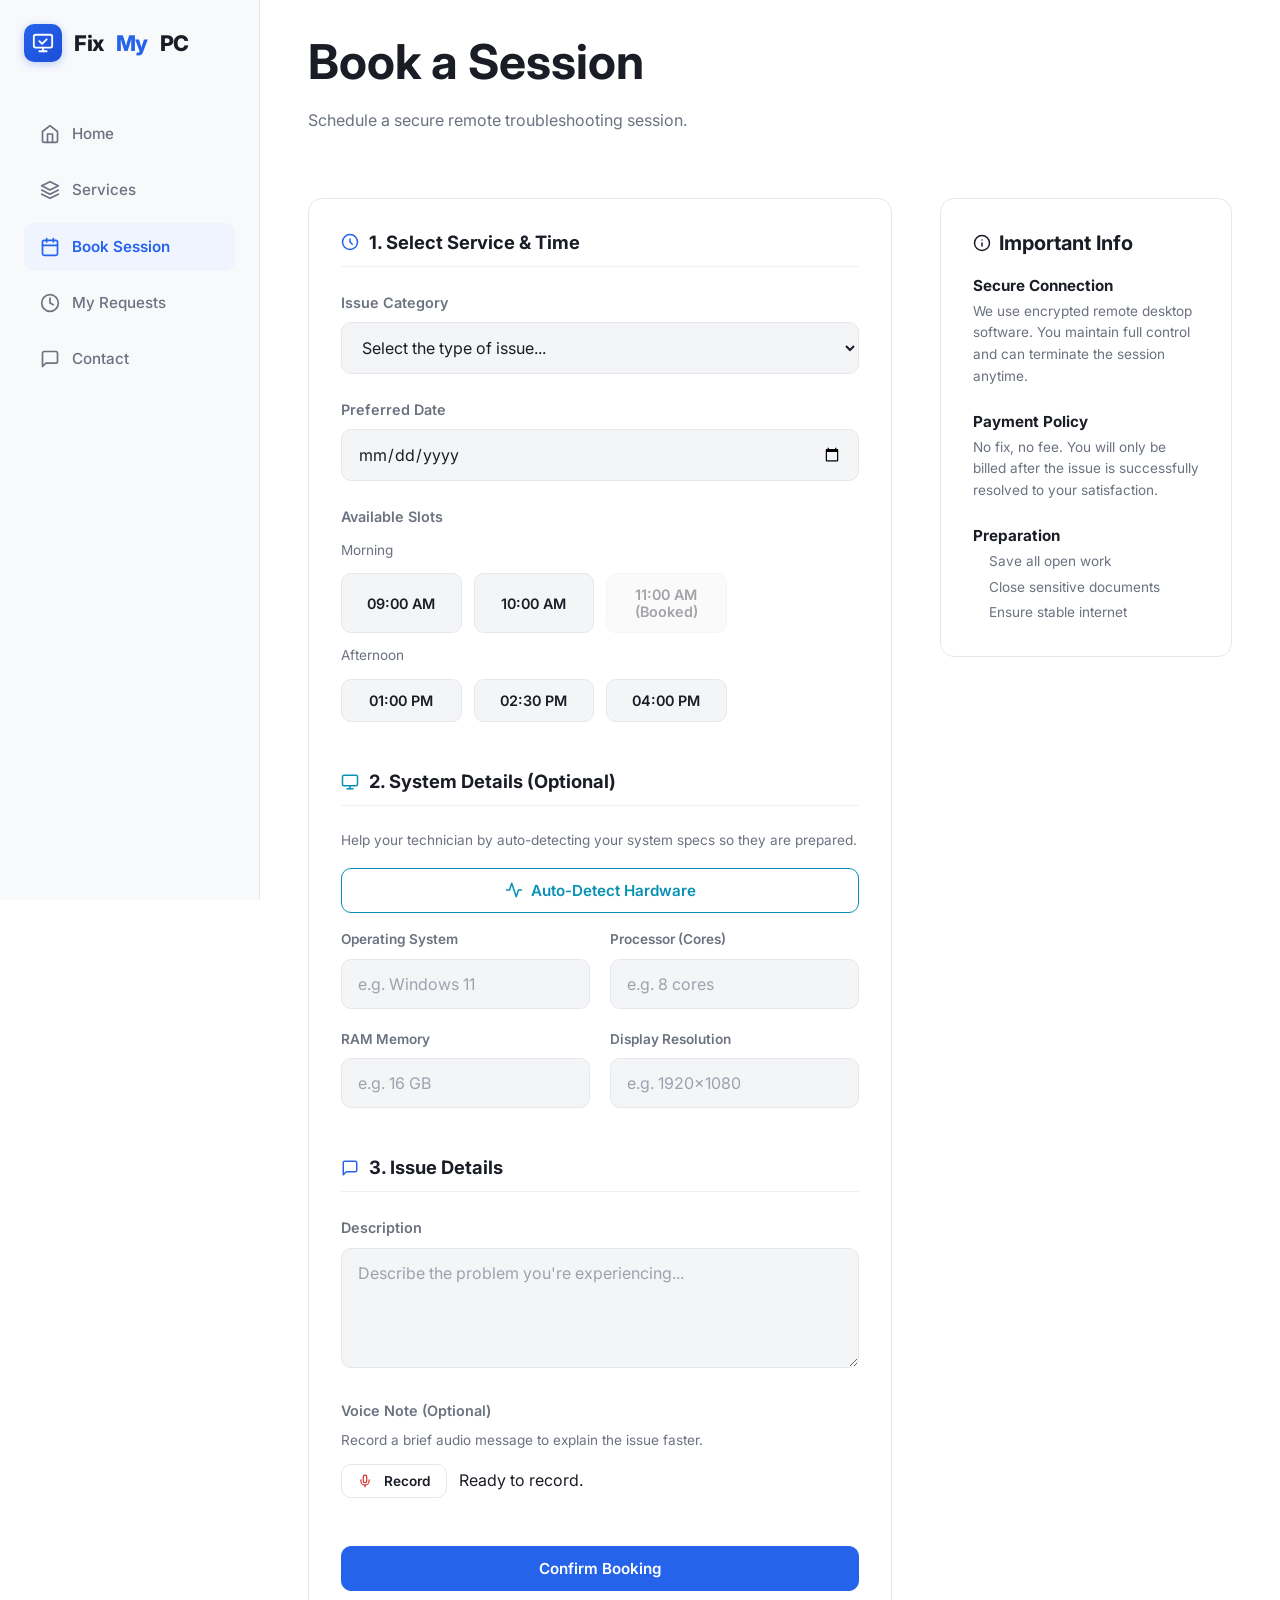
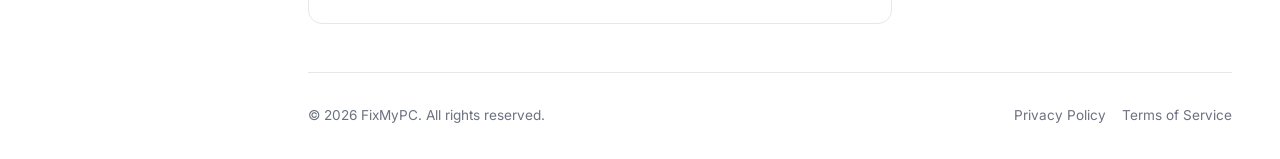
==== commit c2d1a3ff: "maut agayi lmao" ====
--- a/booking.html
+++ b/booking.html
@@ -3,7 +3,7 @@
 <head>
   <meta charset="UTF-8">
   <meta name="viewport" content="width=device-width, initial-scale=1.0">
-  <title>Book a Session | FixMyPC Remote Support</title>
+  <title>Book a Session | FixMyPC</title>
   <meta name="description" content="Schedule a remote tech support session. Select a time slot, describe your issue, and securely connect with a technician.">
   
   <!-- Google Fonts: Inter -->
@@ -23,10 +23,10 @@
   <!-- Sidebar Navigation -->
   <aside class="sidebar">
     <div class="sidebar-logo">
-      <svg width="24" height="24" viewBox="0 0 24 24" fill="none" stroke="var(--color-primary)" stroke-width="2.5" stroke-linecap="round" stroke-linejoin="round">
-        <path d="M12 2L2 7l10 5 10-5-10-5zM2 17l10 5 10-5M2 12l10 5 10-5"/>
-      </svg>
-      FixMy<span>PC</span>
+      <div class="logo-icon">
+        <svg width="22" height="22" viewBox="0 0 24 24" fill="none" stroke="#fff" stroke-width="2" stroke-linecap="round" stroke-linejoin="round"><rect x="2" y="3" width="20" height="14" rx="2" ry="2"></rect><line x1="8" y1="21" x2="16" y2="21"></line><line x1="12" y1="17" x2="12" y2="21"></line><path d="M8 10l3 3 5-5"/></svg>
+      </div>
+      Fix<span>My</span>PC
     </div>
     
     <nav class="nav-menu">
@@ -220,7 +220,7 @@
 
     <!-- Footer -->
     <footer class="main-footer">
-      <div>&copy; 2026 Quick Tech Support. All rights reserved.</div>
+      <div>&copy; 2026 FixMyPC. All rights reserved.</div>
       <div class="footer-links">
         <a href="#">Privacy Policy</a>
         <a href="#">Terms of Service</a>
--- a/css/layout.css
+++ b/css/layout.css
@@ -18,17 +18,30 @@
 
 /* Logo in the sidebar */
 .sidebar-logo {
-  font-size: 1.4rem;
+  font-size: 1.35rem;
   font-weight: 800;
   color: var(--color-text-main);
   display: flex;
   align-items: center;
   gap: var(--space-12);
   margin-bottom: var(--space-48);
+  letter-spacing: -0.02em;
 }
 
 .sidebar-logo span {
   color: var(--color-primary);
+}
+
+.logo-icon {
+  width: 38px;
+  height: 38px;
+  background: linear-gradient(135deg, var(--color-primary), var(--color-primary-dark));
+  border-radius: 10px;
+  display: flex;
+  align-items: center;
+  justify-content: center;
+  flex-shrink: 0;
+  box-shadow: 0 2px 8px rgba(37, 99, 235, 0.3);
 }
 
 /* Navigation link list */
--- a/css/components.css
+++ b/css/components.css
@@ -163,20 +163,48 @@
    ============================================ */
 
 .hero {
-  padding: var(--space-48) 0 var(--space-32);
+  background:
+    radial-gradient(ellipse 60% 50% at 85% 30%, rgba(37, 99, 235, 0.15) 0%, transparent 60%),
+    radial-gradient(ellipse 40% 60% at 70% 80%, rgba(99, 102, 241, 0.08) 0%, transparent 50%),
+    radial-gradient(ellipse 80% 40% at 20% 90%, rgba(37, 99, 235, 0.05) 0%, transparent 40%);
+  border-radius: var(--radius-xl);
+  border: 1px solid var(--color-border);
+  overflow: hidden;
+  position: relative;
+}
+
+.hero-inner {
+  display: flex;
+  align-items: center;
+  padding: var(--space-64) var(--space-48);
+  gap: var(--space-64);
+}
+
+@media (max-width: 900px) {
+  .hero-inner {
+    flex-direction: column;
+    padding: var(--space-32) var(--space-24);
+  }
+}
+
+.hero-content {
+  flex: 1;
+  min-width: 0;
+  position: relative;
+  z-index: 2;
 }
 
 .hero-eyebrow {
-  font-size: 0.85rem;
+  font-size: 0.8rem;
   font-weight: 700;
   text-transform: uppercase;
   letter-spacing: 1.5px;
   color: var(--color-primary);
-  margin-bottom: var(--space-12);
+  margin-bottom: var(--space-16);
 }
 
 .hero-heading {
-  font-size: clamp(2rem, 4.5vw, 3.2rem);
+  font-size: clamp(1.8rem, 4vw, 2.8rem);
   font-weight: 800;
   line-height: 1.15;
   letter-spacing: -0.03em;
@@ -185,10 +213,10 @@
 }
 
 .hero-description {
-  font-size: 1.1rem;
+  font-size: 1.05rem;
   line-height: 1.7;
   color: var(--color-text-muted);
-  max-width: 560px;
+  max-width: 480px;
   margin-bottom: var(--space-32);
 }
 
@@ -203,34 +231,160 @@
   font-size: 1rem;
 }
 
-/* Stats row */
-.hero-stats {
-  display: flex;
-  gap: var(--space-32);
-  margin-top: var(--space-48);
-  padding-top: var(--space-32);
-  border-top: 1px solid var(--color-border);
-  flex-wrap: wrap;
-}
-
-.stat-item {
+.btn-hero-primary {
+  background-color: var(--color-primary);
+  color: #ffffff;
+  border-color: var(--color-primary);
+}
+
+.btn-hero-primary:hover {
+  background-color: var(--color-primary-dark);
+  border-color: var(--color-primary-dark);
+  color: #ffffff;
+}
+
+.btn-hero-outline {
+  background-color: rgba(255, 255, 255, 0.7);
+  border: 1px solid var(--color-border);
+  color: var(--color-text-main);
+  backdrop-filter: blur(4px);
+}
+
+.btn-hero-outline:hover {
+  background-color: #ffffff;
+  border-color: var(--color-primary);
+  color: var(--color-primary);
+}
+
+
+/* ---- Hero right side: Cursor field with mock UI ---- */
+
+.hero-visual {
+  flex-shrink: 0;
+  width: 320px;
+  height: 260px;
+  position: relative;
+}
+
+@media (max-width: 900px) {
+  .hero-visual { display: none; }
+}
+
+.cursor-field {
+  position: relative;
+  width: 100%;
+  height: 100%;
+}
+
+/* Figma-style cursors */
+.live-cursor {
+  position: absolute;
   display: flex;
   flex-direction: column;
-}
-
-.stat-number {
-  font-size: 1.6rem;
-  font-weight: 800;
-  color: var(--color-text-main);
-  line-height: 1.2;
-}
-
-.stat-label {
-  font-size: 0.8rem;
-  color: var(--color-text-muted);
-  font-weight: 500;
-  margin-top: 2px;
-}
+  align-items: flex-start;
+  z-index: 5;
+  pointer-events: none;
+}
+
+.live-cursor svg {
+  filter: drop-shadow(0 1px 2px rgba(0, 0, 0, 0.15));
+}
+
+.cursor-label {
+  display: inline-block;
+  padding: 3px 8px;
+  border-radius: 0 4px 4px 4px;
+  font-size: 0.7rem;
+  font-weight: 600;
+  color: #ffffff;
+  white-space: nowrap;
+  margin-top: -2px;
+  margin-left: 10px;
+}
+
+/* Cursor 1 — Blue (Alex) */
+.cursor-1 {
+  top: 30px;
+  left: 60px;
+  color: #2563eb;
+  animation: cursorMove1 6s ease-in-out infinite;
+}
+.cursor-1 .cursor-label { background-color: #2563eb; }
+
+/* Cursor 2 — Rose (Priya) */
+.cursor-2 {
+  top: 100px;
+  right: 40px;
+  color: #e11d48;
+  animation: cursorMove2 7s ease-in-out infinite;
+}
+.cursor-2 .cursor-label { background-color: #e11d48; }
+
+/* Cursor 3 — Emerald (Sam) */
+.cursor-3 {
+  bottom: 50px;
+  left: 100px;
+  color: #059669;
+  animation: cursorMove3 5s ease-in-out infinite;
+}
+.cursor-3 .cursor-label { background-color: #059669; }
+
+@keyframes cursorMove1 {
+  0%, 100% { transform: translate(0, 0); }
+  25%      { transform: translate(20px, 15px); }
+  50%      { transform: translate(40px, -5px); }
+  75%      { transform: translate(10px, 20px); }
+}
+
+@keyframes cursorMove2 {
+  0%, 100% { transform: translate(0, 0); }
+  30%      { transform: translate(-25px, 10px); }
+  60%      { transform: translate(-10px, -20px); }
+  80%      { transform: translate(-30px, 5px); }
+}
+
+@keyframes cursorMove3 {
+  0%, 100% { transform: translate(0, 0); }
+  20%      { transform: translate(15px, -10px); }
+  50%      { transform: translate(-10px, -25px); }
+  80%      { transform: translate(20px, -5px); }
+}
+
+/* Decorative mock UI cards in the background */
+.hero-mock-card {
+  position: absolute;
+  background-color: rgba(255, 255, 255, 0.75);
+  backdrop-filter: blur(8px);
+  border: 1px solid var(--color-border-light);
+  border-radius: var(--radius-md);
+  padding: 14px 16px;
+  display: flex;
+  flex-direction: column;
+  gap: 8px;
+  box-shadow: var(--shadow-sm);
+}
+
+.mock-1 { top: 10px;   left: 0;    width: 170px; }
+.mock-2 { top: 90px;   right: 0;   width: 180px; }
+.mock-3 { bottom: 15px; left: 30px; width: 140px; }
+
+.mock-dot {
+  width: 10px;
+  height: 10px;
+  border-radius: 50%;
+}
+.mock-dot-green { background-color: #22c55e; }
+.mock-dot-blue  { background-color: #3b82f6; }
+.mock-dot-amber { background-color: #f59e0b; }
+
+.mock-line {
+  height: 6px;
+  border-radius: 3px;
+  background-color: var(--color-border);
+}
+.mock-line-long  { width: 100%; }
+.mock-line-med   { width: 65%; }
+.mock-line-short { width: 45%; }
 
 
 /* ============================================
@@ -771,6 +925,7 @@
 .queue-container {
   max-width: 600px;
   margin: 0 auto;
+  display: none;
 }
 
 /* Hidden by default, shown via JS */
@@ -848,14 +1003,46 @@
    TICKET LIST (Queue Page)
    ============================================ */
 
+.ticket-list-header {
+  display: flex;
+  align-items: center;
+  justify-content: space-between;
+}
+
 .ticket-list-empty {
   text-align: center;
-  padding: var(--space-48) var(--space-24);
-  color: var(--color-text-muted);
+  padding: var(--space-64) var(--space-24);
+  color: var(--color-text-muted);
+  border: 1px dashed var(--color-border);
+  border-radius: var(--radius-lg);
+  background-color: var(--color-bg-sidebar);
+}
+
+.ticket-list-empty-icon {
+  width: 72px;
+  height: 72px;
+  border-radius: 50%;
+  background-color: var(--color-bg-input);
+  border: 1px solid var(--color-border-light);
+  display: flex;
+  align-items: center;
+  justify-content: center;
+  margin: 0 auto var(--space-24);
+  color: var(--color-text-muted);
+}
+
+.ticket-list-empty h4 {
+  font-size: 1.1rem;
+  margin-bottom: var(--space-8);
+  color: var(--color-text-main);
 }
 
 .ticket-list-empty p {
-  margin-bottom: var(--space-16);
+  margin-bottom: var(--space-24);
+  font-size: 0.95rem;
+  max-width: 320px;
+  margin-left: auto;
+  margin-right: auto;
 }
 
 .ticket-list {
